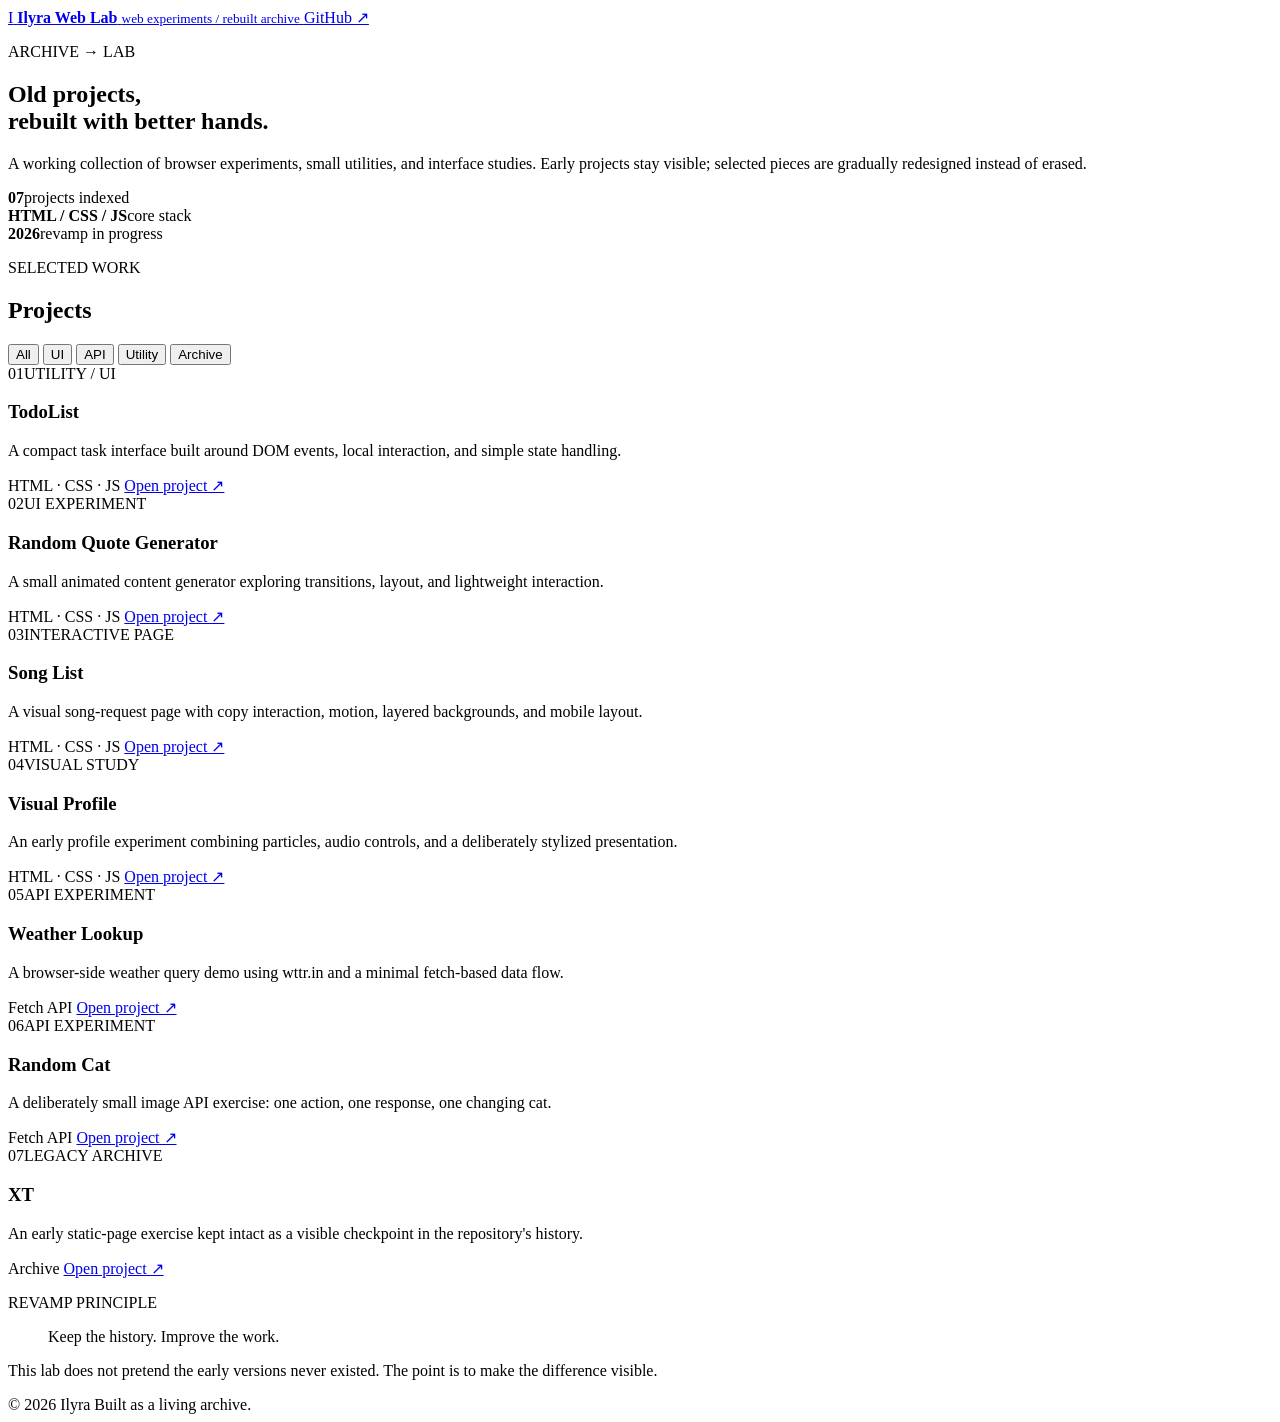
==== index.html @ 5ba50a62 "feat: add web lab landing page" ====
<!DOCTYPE html>
<html lang="en">
<head>
  <meta charset="UTF-8" />
  <meta name="viewport" content="width=device-width, initial-scale=1.0" />
  <meta name="description" content="Ilyra Web Lab — web experiments, interface studies, and rebuilt front-end projects." />
  <title>Ilyra Web Lab</title>
  <link rel="stylesheet" href="styles.css" />
</head>
<body>
  <div class="ambient ambient-one"></div>
  <div class="ambient ambient-two"></div>

  <header class="site-header">
    <a class="brand" href="./" aria-label="Ilyra Web Lab home">
      <span class="brand-mark">I</span>
      <span>
        <strong>Ilyra Web Lab</strong>
        <small>web experiments / rebuilt archive</small>
      </span>
    </a>
    <a class="repo-link" href="https://github.com/IlyraVale/Glassbuckle" target="_blank" rel="noreferrer">
      GitHub ↗
    </a>
  </header>

  <main>
    <section class="hero">
      <p class="eyebrow">ARCHIVE → LAB</p>
      <h1>Old projects,<br /><span>rebuilt with better hands.</span></h1>
      <p class="hero-copy">
        A working collection of browser experiments, small utilities, and interface studies.
        Early projects stay visible; selected pieces are gradually redesigned instead of erased.
      </p>

      <div class="hero-meta" aria-label="Lab summary">
        <div><strong>07</strong><span>projects indexed</span></div>
        <div><strong>HTML / CSS / JS</strong><span>core stack</span></div>
        <div><strong>2026</strong><span>revamp in progress</span></div>
      </div>
    </section>

    <section class="project-section" aria-labelledby="projects-title">
      <div class="section-heading">
        <div>
          <p class="eyebrow">SELECTED WORK</p>
          <h2 id="projects-title">Projects</h2>
        </div>
        <div class="filters" role="group" aria-label="Filter projects">
          <button class="filter is-active" data-filter="all">All</button>
          <button class="filter" data-filter="ui">UI</button>
          <button class="filter" data-filter="api">API</button>
          <button class="filter" data-filter="utility">Utility</button>
          <button class="filter" data-filter="archive">Archive</button>
        </div>
      </div>

      <div class="project-grid">
        <article class="project-card featured" data-tags="utility ui">
          <div class="card-topline"><span>01</span><span>UTILITY / UI</span></div>
          <h3>TodoList</h3>
          <p>A compact task interface built around DOM events, local interaction, and simple state handling.</p>
          <div class="card-footer">
            <span>HTML · CSS · JS</span>
            <a href="./TodoList/">Open project ↗</a>
          </div>
        </article>

        <article class="project-card" data-tags="ui">
          <div class="card-topline"><span>02</span><span>UI EXPERIMENT</span></div>
          <h3>Random Quote Generator</h3>
          <p>A small animated content generator exploring transitions, layout, and lightweight interaction.</p>
          <div class="card-footer">
            <span>HTML · CSS · JS</span>
            <a href="./RandomQuoteGenerator/">Open project ↗</a>
          </div>
        </article>

        <article class="project-card" data-tags="ui utility">
          <div class="card-topline"><span>03</span><span>INTERACTIVE PAGE</span></div>
          <h3>Song List</h3>
          <p>A visual song-request page with copy interaction, motion, layered backgrounds, and mobile layout.</p>
          <div class="card-footer">
            <span>HTML · CSS · JS</span>
            <a href="./SongList/">Open project ↗</a>
          </div>
        </article>

        <article class="project-card" data-tags="ui">
          <div class="card-topline"><span>04</span><span>VISUAL STUDY</span></div>
          <h3>Visual Profile</h3>
          <p>An early profile experiment combining particles, audio controls, and a deliberately stylized presentation.</p>
          <div class="card-footer">
            <span>HTML · CSS · JS</span>
            <a href="./GRZY/">Open project ↗</a>
          </div>
        </article>

        <article class="project-card" data-tags="api utility">
          <div class="card-topline"><span>05</span><span>API EXPERIMENT</span></div>
          <h3>Weather Lookup</h3>
          <p>A browser-side weather query demo using wttr.in and a minimal fetch-based data flow.</p>
          <div class="card-footer">
            <span>Fetch API</span>
            <a href="./API/获取天气/">Open project ↗</a>
          </div>
        </article>

        <article class="project-card" data-tags="api">
          <div class="card-topline"><span>06</span><span>API EXPERIMENT</span></div>
          <h3>Random Cat</h3>
          <p>A deliberately small image API exercise: one action, one response, one changing cat.</p>
          <div class="card-footer">
            <span>Fetch API</span>
            <a href="./API/随机猫图/M.html">Open project ↗</a>
          </div>
        </article>

        <article class="project-card" data-tags="archive">
          <div class="card-topline"><span>07</span><span>LEGACY ARCHIVE</span></div>
          <h3>XT</h3>
          <p>An early static-page exercise kept intact as a visible checkpoint in the repository's history.</p>
          <div class="card-footer">
            <span>Archive</span>
            <a href="./XT/xt.html">Open project ↗</a>
          </div>
        </article>
      </div>
    </section>

    <section class="principle">
      <p class="eyebrow">REVAMP PRINCIPLE</p>
      <blockquote>
        Keep the history. Improve the work.
      </blockquote>
      <p>
        This lab does not pretend the early versions never existed. The point is to make the difference visible.
      </p>
    </section>
  </main>

  <footer>
    <span>© 2026 Ilyra</span>
    <span>Built as a living archive.</span>
  </footer>

  <script src="lab.js"></script>
</body>
</html>
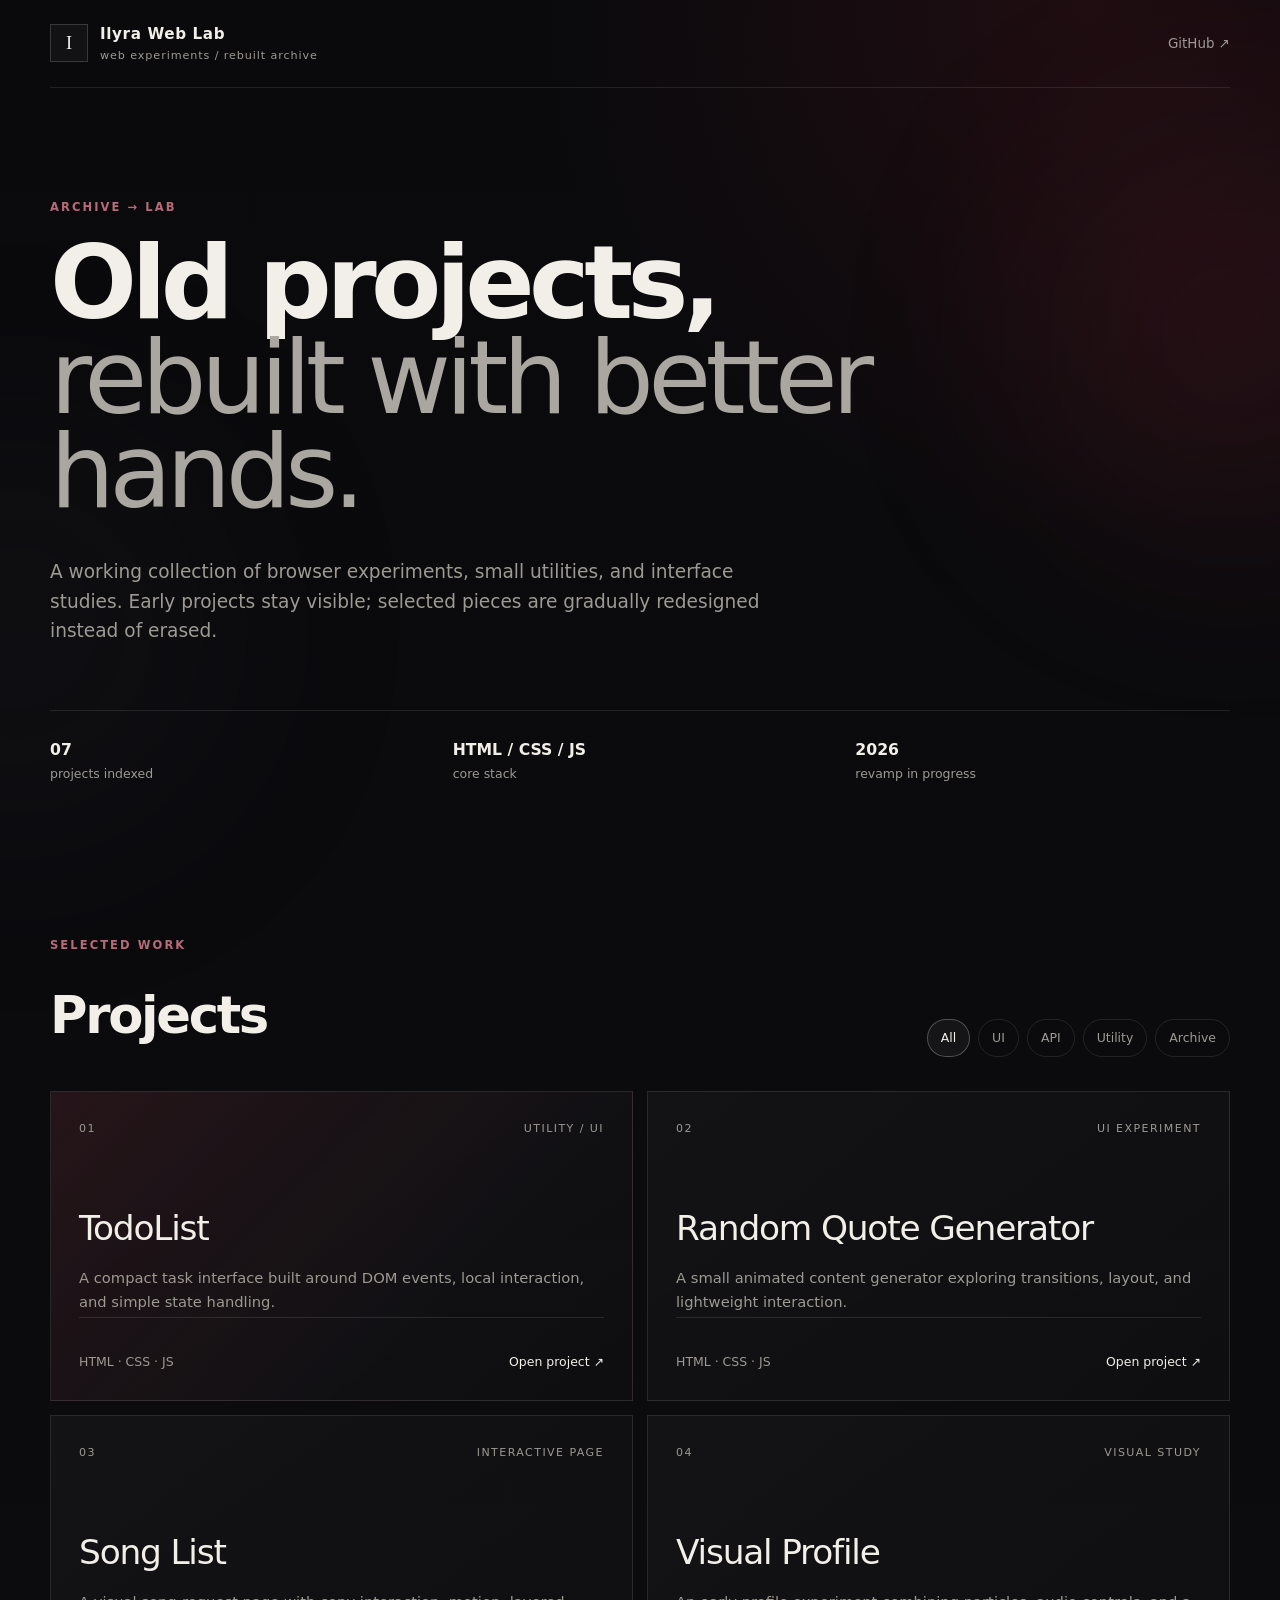
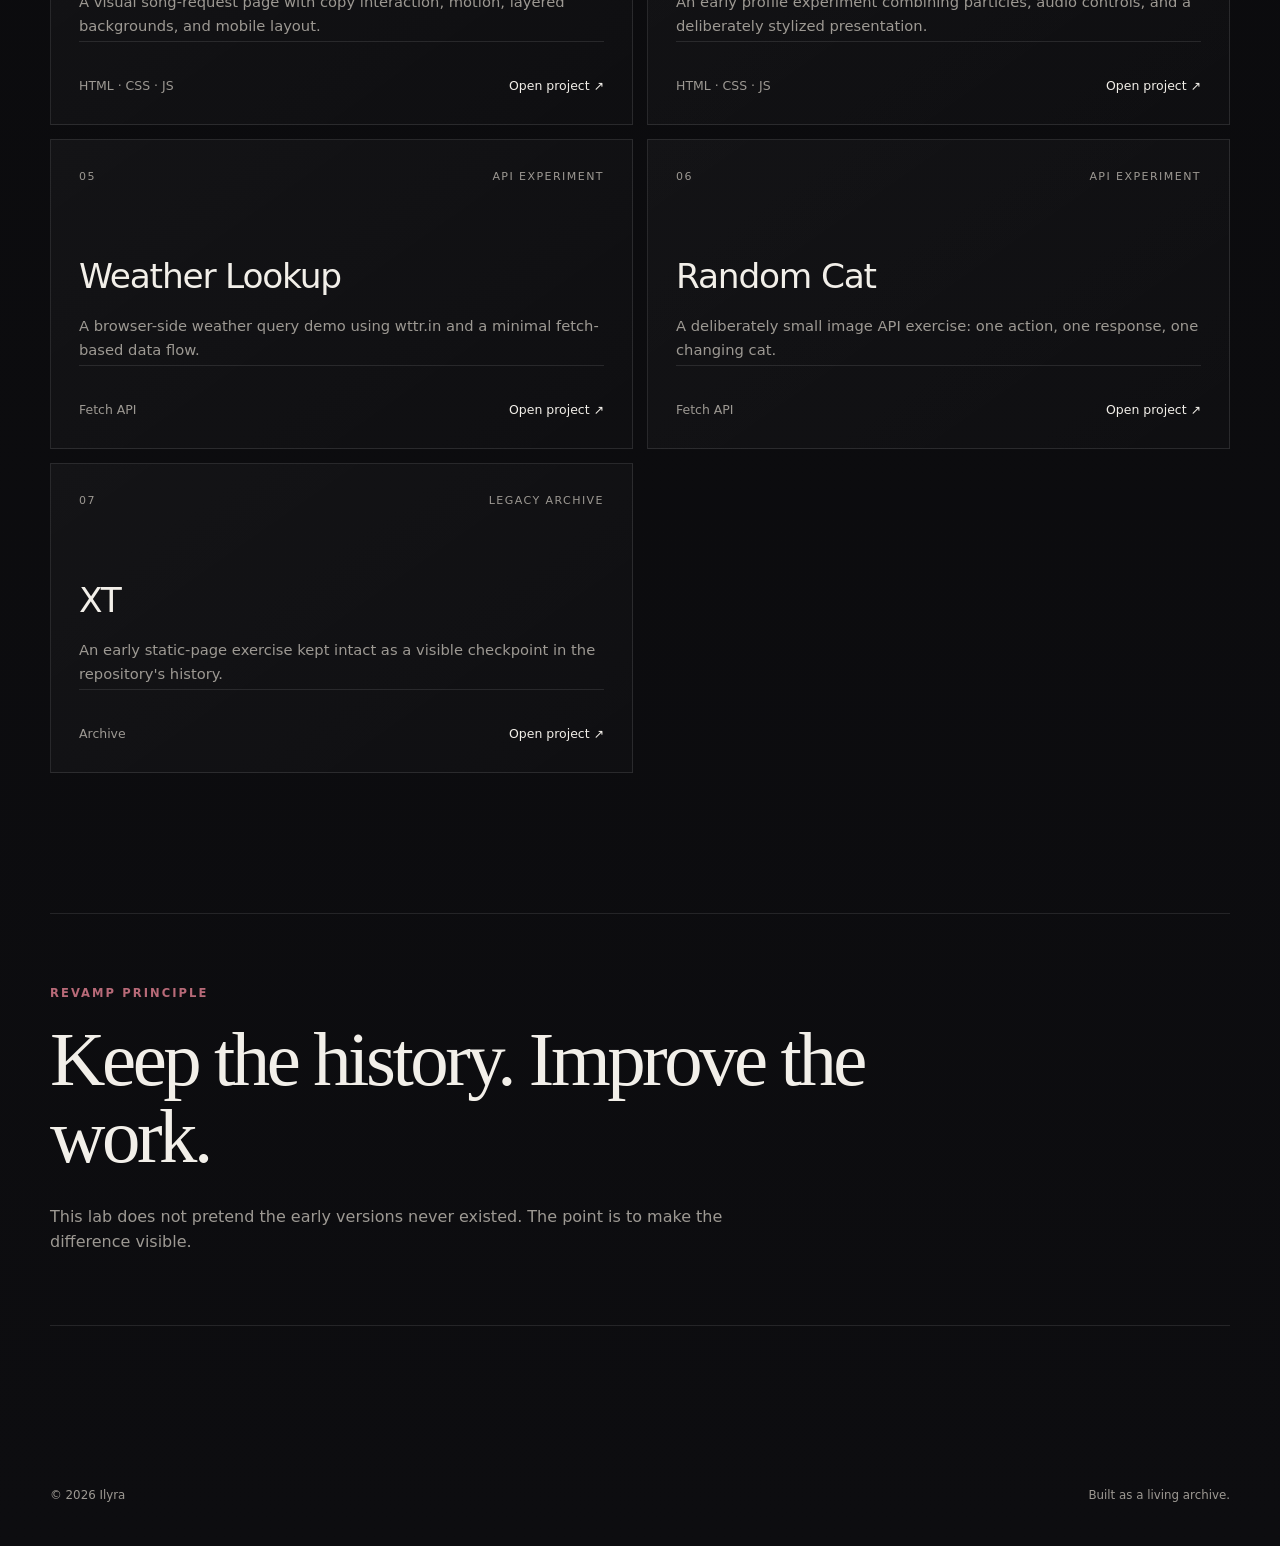
==== commit 5528814e: "chore: update repository link after rename" ====
--- a/index.html
+++ b/index.html
@@ -19,7 +19,7 @@
         <small>web experiments / rebuilt archive</small>
       </span>
     </a>
-    <a class="repo-link" href="https://github.com/IlyraVale/Glassbuckle" target="_blank" rel="noreferrer">
+    <a class="repo-link" href="https://github.com/IlyraVale/ilyra-web-lab" target="_blank" rel="noreferrer">
       GitHub ↗
     </a>
   </header>
--- a/styles.css
+++ b/styles.css
@@ -0,0 +1,412 @@
+:root {
+  --bg: #0b0b0d;
+  --panel: rgba(20, 20, 24, 0.76);
+  --panel-strong: #151519;
+  --text: #f2efe9;
+  --muted: #9d9993;
+  --line: rgba(255, 255, 255, 0.10);
+  --accent: #7f1d2d;
+  --accent-bright: #a92f45;
+  --max: 1180px;
+}
+
+* {
+  box-sizing: border-box;
+}
+
+html {
+  scroll-behavior: smooth;
+}
+
+body {
+  margin: 0;
+  min-height: 100vh;
+  color: var(--text);
+  background:
+    radial-gradient(circle at 85% 0%, rgba(127, 29, 45, 0.18), transparent 34rem),
+    linear-gradient(180deg, #0a0a0c 0%, #0d0d10 100%);
+  font-family: Inter, ui-sans-serif, system-ui, -apple-system, BlinkMacSystemFont, "Segoe UI", sans-serif;
+  line-height: 1.6;
+  overflow-x: hidden;
+}
+
+a {
+  color: inherit;
+}
+
+button,
+a {
+  -webkit-tap-highlight-color: transparent;
+}
+
+.ambient {
+  position: fixed;
+  width: 26rem;
+  height: 26rem;
+  border-radius: 50%;
+  filter: blur(110px);
+  opacity: 0.13;
+  pointer-events: none;
+  z-index: -1;
+}
+
+.ambient-one {
+  top: 8rem;
+  right: -10rem;
+  background: var(--accent-bright);
+}
+
+.ambient-two {
+  bottom: 4rem;
+  left: -12rem;
+  background: #30303b;
+}
+
+.site-header,
+main,
+footer {
+  width: min(calc(100% - 40px), var(--max));
+  margin-inline: auto;
+}
+
+.site-header {
+  min-height: 88px;
+  display: flex;
+  align-items: center;
+  justify-content: space-between;
+  gap: 24px;
+  border-bottom: 1px solid var(--line);
+}
+
+.brand {
+  display: inline-flex;
+  align-items: center;
+  gap: 12px;
+  text-decoration: none;
+}
+
+.brand-mark {
+  width: 38px;
+  height: 38px;
+  display: grid;
+  place-items: center;
+  border: 1px solid rgba(255, 255, 255, 0.16);
+  background: rgba(255, 255, 255, 0.035);
+  font-family: Georgia, serif;
+  font-size: 1.15rem;
+}
+
+.brand strong,
+.brand small {
+  display: block;
+}
+
+.brand strong {
+  font-size: 0.95rem;
+  letter-spacing: 0.04em;
+}
+
+.brand small {
+  color: var(--muted);
+  font-size: 0.70rem;
+  letter-spacing: 0.08em;
+}
+
+.repo-link {
+  color: var(--muted);
+  text-decoration: none;
+  font-size: 0.84rem;
+  transition: color 160ms ease;
+}
+
+.repo-link:hover {
+  color: var(--text);
+}
+
+.hero {
+  min-height: 620px;
+  padding: 110px 0 82px;
+  display: flex;
+  flex-direction: column;
+  justify-content: center;
+}
+
+.eyebrow {
+  margin: 0 0 20px;
+  color: #b86a78;
+  font-size: 0.72rem;
+  font-weight: 700;
+  letter-spacing: 0.18em;
+}
+
+.hero h1 {
+  max-width: 980px;
+  margin: 0;
+  font-size: clamp(3.3rem, 8vw, 7.2rem);
+  line-height: 0.92;
+  letter-spacing: -0.055em;
+  font-weight: 650;
+}
+
+.hero h1 span {
+  color: #aaa6a0;
+  font-weight: 430;
+}
+
+.hero-copy {
+  max-width: 720px;
+  margin: 38px 0 0;
+  color: var(--muted);
+  font-size: clamp(1rem, 2vw, 1.16rem);
+}
+
+.hero-meta {
+  margin-top: 64px;
+  padding-top: 26px;
+  border-top: 1px solid var(--line);
+  display: grid;
+  grid-template-columns: repeat(3, 1fr);
+  gap: 28px;
+}
+
+.hero-meta div {
+  display: flex;
+  flex-direction: column;
+  gap: 2px;
+}
+
+.hero-meta strong {
+  font-size: 0.98rem;
+  font-weight: 600;
+}
+
+.hero-meta span {
+  color: var(--muted);
+  font-size: 0.78rem;
+}
+
+.project-section {
+  padding: 70px 0 110px;
+}
+
+.section-heading {
+  display: flex;
+  align-items: flex-end;
+  justify-content: space-between;
+  gap: 30px;
+  margin-bottom: 34px;
+}
+
+.section-heading h2 {
+  margin: 0;
+  font-size: clamp(2.2rem, 4vw, 3.8rem);
+  letter-spacing: -0.045em;
+  font-weight: 560;
+}
+
+.filters {
+  display: flex;
+  flex-wrap: wrap;
+  justify-content: flex-end;
+  gap: 8px;
+}
+
+.filter {
+  border: 1px solid var(--line);
+  background: transparent;
+  color: var(--muted);
+  border-radius: 999px;
+  padding: 8px 13px;
+  cursor: pointer;
+  font: inherit;
+  font-size: 0.78rem;
+  transition: 160ms ease;
+}
+
+.filter:hover,
+.filter.is-active {
+  color: var(--text);
+  border-color: rgba(255, 255, 255, 0.26);
+  background: rgba(255, 255, 255, 0.045);
+}
+
+.project-grid {
+  display: grid;
+  grid-template-columns: repeat(2, minmax(0, 1fr));
+  gap: 14px;
+}
+
+.project-card {
+  min-height: 310px;
+  padding: 28px;
+  display: flex;
+  flex-direction: column;
+  background: linear-gradient(145deg, rgba(255,255,255,0.035), rgba(255,255,255,0.016));
+  border: 1px solid var(--line);
+  transition: transform 180ms ease, border-color 180ms ease, background 180ms ease;
+}
+
+.project-card:hover {
+  transform: translateY(-3px);
+  border-color: rgba(255, 255, 255, 0.20);
+  background: linear-gradient(145deg, rgba(255,255,255,0.052), rgba(255,255,255,0.022));
+}
+
+.project-card.featured {
+  background:
+    linear-gradient(135deg, rgba(127, 29, 45, 0.17), transparent 68%),
+    linear-gradient(145deg, rgba(255,255,255,0.035), rgba(255,255,255,0.016));
+}
+
+.project-card[hidden] {
+  display: none;
+}
+
+.card-topline {
+  display: flex;
+  justify-content: space-between;
+  gap: 16px;
+  color: var(--muted);
+  font-size: 0.69rem;
+  letter-spacing: 0.13em;
+}
+
+.project-card h3 {
+  margin: 64px 0 10px;
+  font-size: clamp(1.55rem, 3vw, 2.15rem);
+  font-weight: 520;
+  letter-spacing: -0.035em;
+}
+
+.project-card p {
+  margin: 0;
+  max-width: 36rem;
+  color: var(--muted);
+  font-size: 0.92rem;
+}
+
+.card-footer {
+  margin-top: auto;
+  padding-top: 34px;
+  display: flex;
+  align-items: center;
+  justify-content: space-between;
+  gap: 20px;
+  border-top: 1px solid var(--line);
+  font-size: 0.78rem;
+}
+
+.card-footer span {
+  color: var(--muted);
+}
+
+.card-footer a {
+  text-decoration: none;
+  white-space: nowrap;
+}
+
+.card-footer a:hover {
+  text-decoration: underline;
+  text-underline-offset: 4px;
+}
+
+.principle {
+  margin: 30px 0 120px;
+  padding: 70px 0;
+  border-top: 1px solid var(--line);
+  border-bottom: 1px solid var(--line);
+}
+
+.principle blockquote {
+  margin: 0;
+  max-width: 900px;
+  font-family: Georgia, "Times New Roman", serif;
+  font-size: clamp(2.4rem, 6vw, 5.4rem);
+  line-height: 1;
+  letter-spacing: -0.045em;
+}
+
+.principle > p:last-child {
+  max-width: 680px;
+  margin: 28px 0 0;
+  color: var(--muted);
+}
+
+footer {
+  min-height: 100px;
+  padding: 30px 0;
+  display: flex;
+  justify-content: space-between;
+  align-items: center;
+  gap: 24px;
+  color: var(--muted);
+  font-size: 0.74rem;
+}
+
+@media (max-width: 760px) {
+  .site-header,
+  main,
+  footer {
+    width: min(calc(100% - 28px), var(--max));
+  }
+
+  .site-header {
+    min-height: 78px;
+  }
+
+  .brand small {
+    display: none;
+  }
+
+  .hero {
+    min-height: auto;
+    padding: 90px 0 72px;
+  }
+
+  .hero-meta {
+    grid-template-columns: 1fr;
+    gap: 16px;
+  }
+
+  .section-heading {
+    align-items: flex-start;
+    flex-direction: column;
+  }
+
+  .filters {
+    justify-content: flex-start;
+  }
+
+  .project-grid {
+    grid-template-columns: 1fr;
+  }
+
+  .project-card {
+    min-height: 280px;
+    padding: 22px;
+  }
+
+  .project-card h3 {
+    margin-top: 44px;
+  }
+
+  .card-footer {
+    align-items: flex-start;
+    flex-direction: column;
+    gap: 10px;
+  }
+
+  footer {
+    align-items: flex-start;
+    flex-direction: column;
+  }
+}
+
+@media (prefers-reduced-motion: reduce) {
+  *,
+  *::before,
+  *::after {
+    scroll-behavior: auto !important;
+    transition: none !important;
+  }
+}
